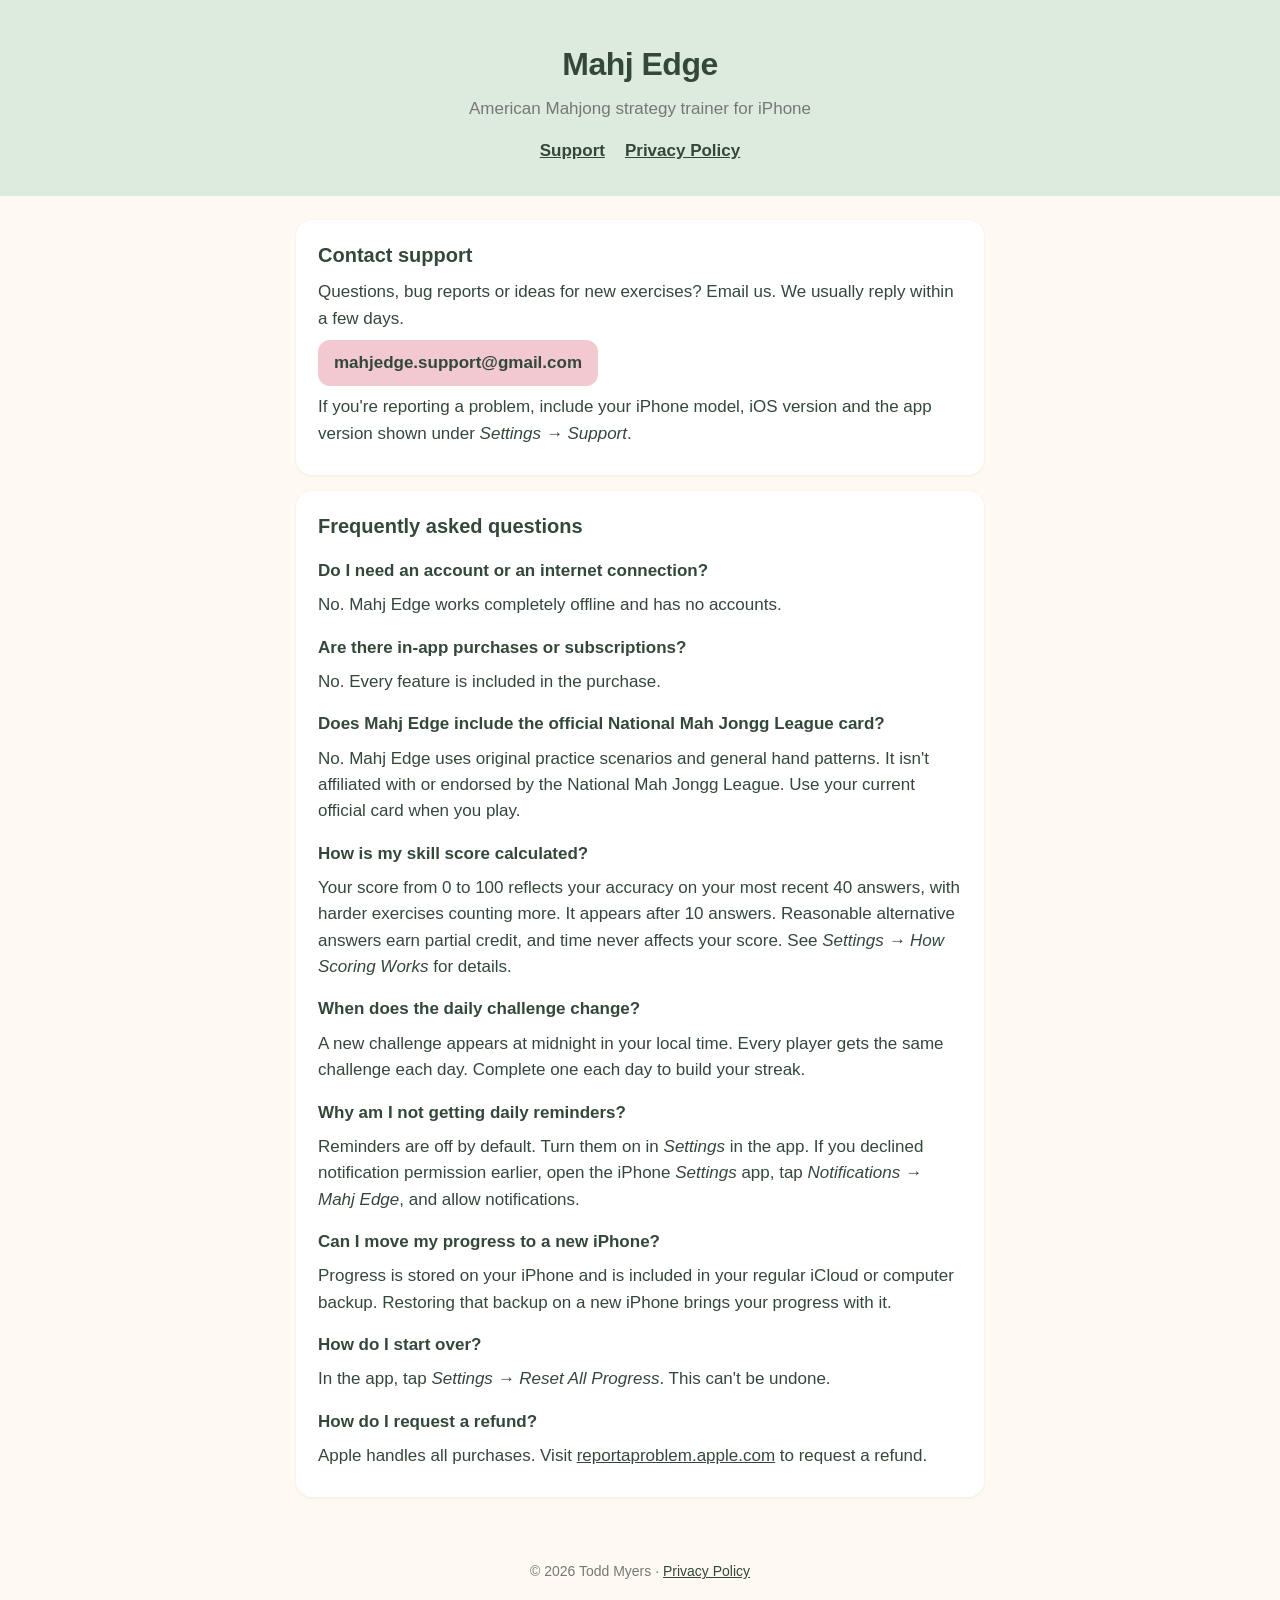
==== index.html @ a04d2c91 "Add Mahj Edge support and privacy policy pages Co-Authored-By: Claude Opus 5.5 <noreply@anthropic.co" ====
<!doctype html>
<html lang="en">
<head>
  <meta charset="utf-8">
  <meta name="viewport" content="width=device-width, initial-scale=1">
  <title>Mahj Edge Support</title>
  <meta name="description" content="Support for Mahj Edge, the American Mahjong strategy trainer for iPhone.">
  <link rel="stylesheet" href="style.css">
</head>
<body>
  <header>
    <h1>Mahj Edge</h1>
    <p>American Mahjong strategy trainer for iPhone</p>
    <nav><a href="./">Support</a><a href="privacy/">Privacy Policy</a></nav>
  </header>

  <main>
    <section>
      <h2>Contact support</h2>
      <p>Questions, bug reports or ideas for new exercises? Email us. We usually reply within a few days.</p>
      <p><a class="contact" href="mailto:mahjedge.support@gmail.com?subject=Mahj%20Edge%20Support">mahjedge.support@gmail.com</a></p>
      <p>If you're reporting a problem, include your iPhone model, iOS version and the app version shown under <em>Settings → Support</em>.</p>
    </section>

    <section>
      <h2>Frequently asked questions</h2>

      <h3>Do I need an account or an internet connection?</h3>
      <p>No. Mahj Edge works completely offline and has no accounts.</p>

      <h3>Are there in-app purchases or subscriptions?</h3>
      <p>No. Every feature is included in the purchase.</p>

      <h3>Does Mahj Edge include the official National Mah Jongg League card?</h3>
      <p>No. Mahj Edge uses original practice scenarios and general hand patterns. It isn't affiliated with or endorsed by the National Mah Jongg League. Use your current official card when you play.</p>

      <h3>How is my skill score calculated?</h3>
      <p>Your score from 0 to 100 reflects your accuracy on your most recent 40 answers, with harder exercises counting more. It appears after 10 answers. Reasonable alternative answers earn partial credit, and time never affects your score. See <em>Settings → How Scoring Works</em> for details.</p>

      <h3>When does the daily challenge change?</h3>
      <p>A new challenge appears at midnight in your local time. Every player gets the same challenge each day. Complete one each day to build your streak.</p>

      <h3>Why am I not getting daily reminders?</h3>
      <p>Reminders are off by default. Turn them on in <em>Settings</em> in the app. If you declined notification permission earlier, open the iPhone <em>Settings</em> app, tap <em>Notifications → Mahj Edge</em>, and allow notifications.</p>

      <h3>Can I move my progress to a new iPhone?</h3>
      <p>Progress is stored on your iPhone and is included in your regular iCloud or computer backup. Restoring that backup on a new iPhone brings your progress with it.</p>

      <h3>How do I start over?</h3>
      <p>In the app, tap <em>Settings → Reset All Progress</em>. This can't be undone.</p>

      <h3>How do I request a refund?</h3>
      <p>Apple handles all purchases. Visit <a href="https://reportaproblem.apple.com">reportaproblem.apple.com</a> to request a refund.</p>
    </section>
  </main>

  <footer>© 2026 Todd Myers · <a href="privacy/">Privacy Policy</a></footer>
</body>
</html>
---- style.css ----
:root {
  --sage: #DCEBDD;
  --sage-deep: #B9D4BA;
  --blush: #F2C9D0;
  --cream: #FFF9F1;
  --card: #FFFFFF;
  --ink: #34483A;
  --muted: #777777;
}

* { box-sizing: border-box; }

body {
  margin: 0;
  background: var(--cream);
  color: var(--ink);
  font: 17px/1.55 -apple-system, BlinkMacSystemFont, "SF Pro Text", "Helvetica Neue", Arial, sans-serif;
}

header {
  background: var(--sage);
  padding: 40px 16px 32px;
  text-align: center;
}

header h1 { margin: 0; font-size: 32px; letter-spacing: -0.5px; }
header p { margin: 6px 0 0; color: var(--muted); }

nav { margin-top: 16px; }
nav a { color: var(--ink); margin: 0 10px; font-weight: 600; }

main { max-width: 720px; margin: 0 auto; padding: 24px 16px 48px; }

section {
  background: var(--card);
  border-radius: 16px;
  padding: 20px 22px;
  margin-bottom: 16px;
  box-shadow: 0 1px 3px rgba(52, 72, 58, 0.08);
}

h2 { font-size: 20px; margin: 0 0 8px; }
h3 { font-size: 17px; margin: 16px 0 4px; }
p, ul { margin: 8px 0; }
a { color: var(--ink); }

.contact {
  display: inline-block;
  background: var(--blush);
  padding: 10px 16px;
  border-radius: 12px;
  font-weight: 600;
  text-decoration: none;
  word-break: break-all;
}

footer { text-align: center; color: var(--muted); font-size: 14px; padding: 0 16px 32px; }
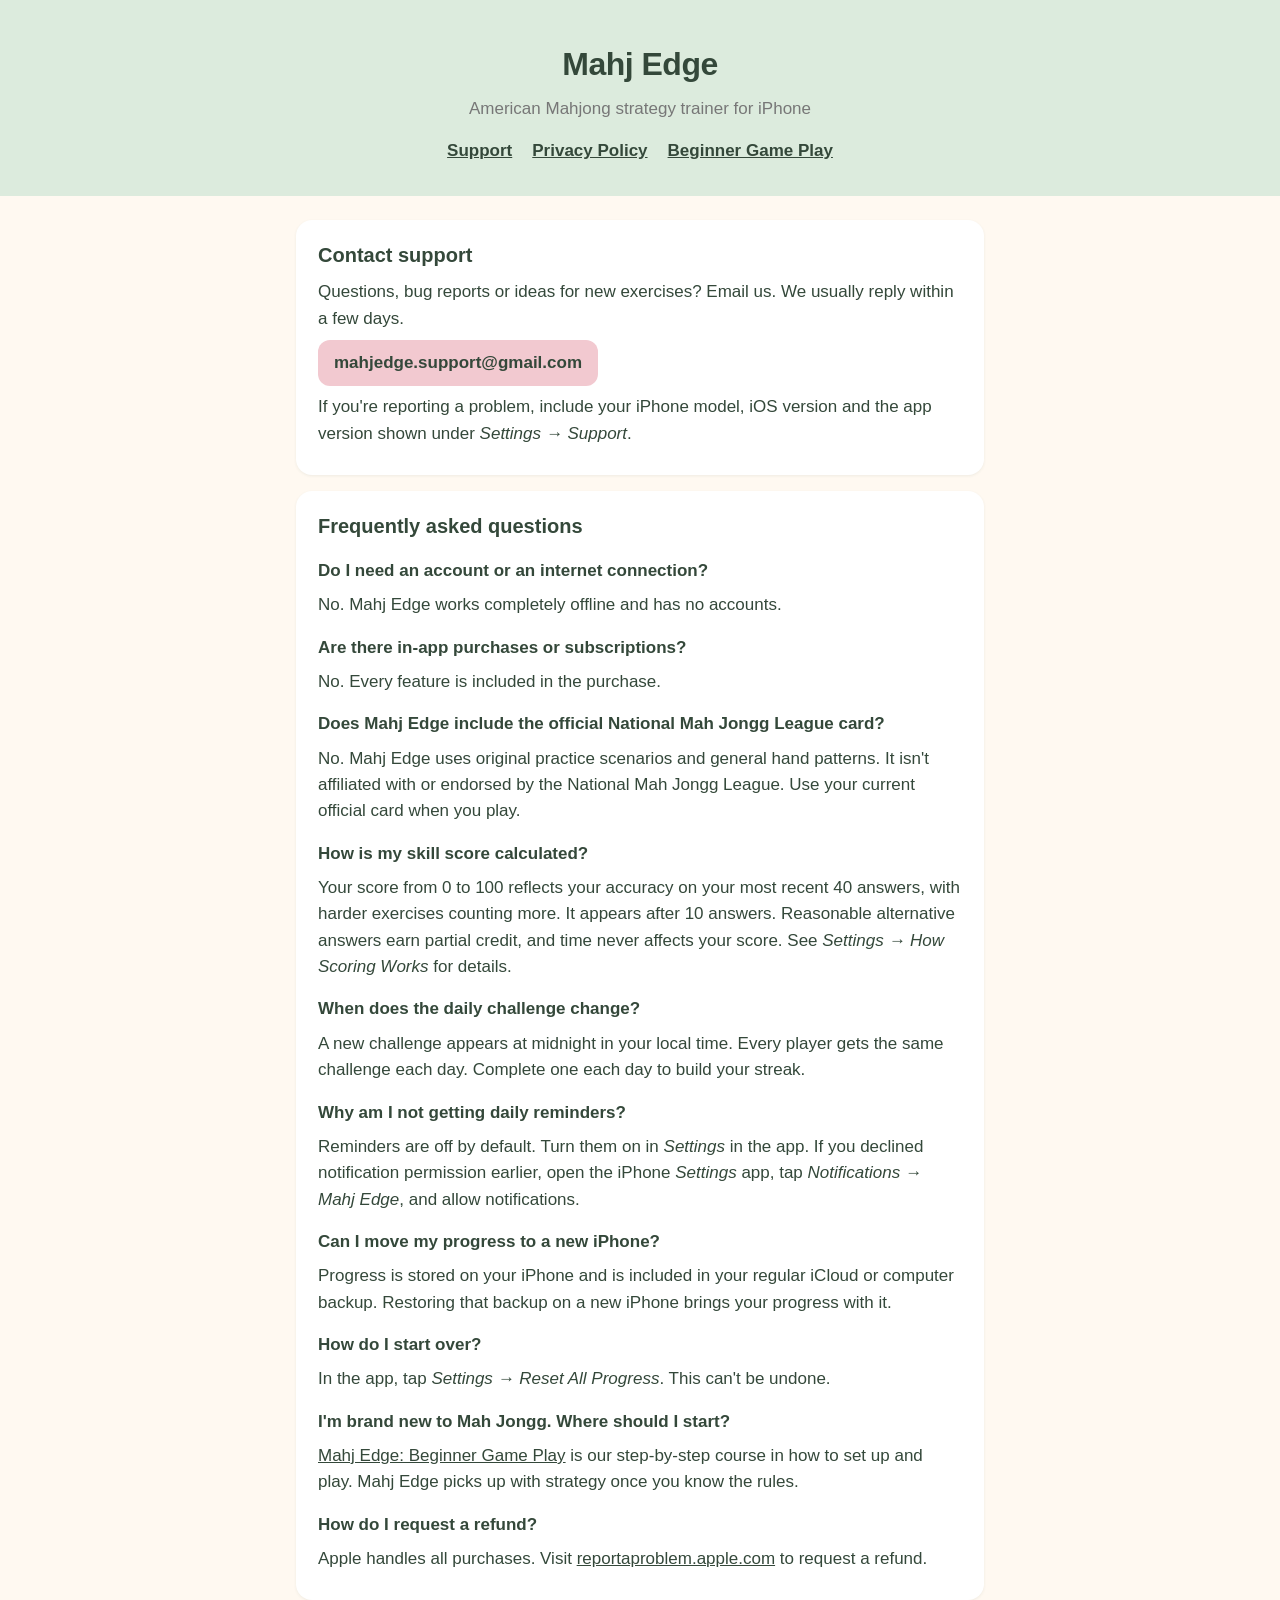
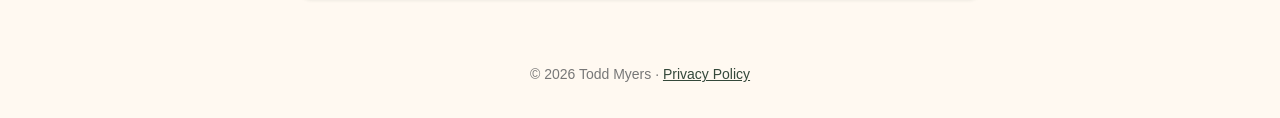
==== commit a7ff46e5: "Add support page for Mahj Edge: Beginner Game Play; cover both apps in privacy policy Co-Authored-By" ====
--- a/index.html
+++ b/index.html
@@ -11,7 +11,7 @@
   <header>
     <h1>Mahj Edge</h1>
     <p>American Mahjong strategy trainer for iPhone</p>
-    <nav><a href="./">Support</a><a href="privacy/">Privacy Policy</a></nav>
+    <nav><a href="./">Support</a><a href="privacy/">Privacy Policy</a><a href="beginner/">Beginner Game Play</a></nav>
   </header>
 
   <main>
@@ -49,6 +49,9 @@
       <h3>How do I start over?</h3>
       <p>In the app, tap <em>Settings → Reset All Progress</em>. This can't be undone.</p>
 
+      <h3>I'm brand new to Mah Jongg. Where should I start?</h3>
+      <p><a href="beginner/">Mahj Edge: Beginner Game Play</a> is our step-by-step course in how to set up and play. Mahj Edge picks up with strategy once you know the rules.</p>
+
       <h3>How do I request a refund?</h3>
       <p>Apple handles all purchases. Visit <a href="https://reportaproblem.apple.com">reportaproblem.apple.com</a> to request a refund.</p>
     </section>
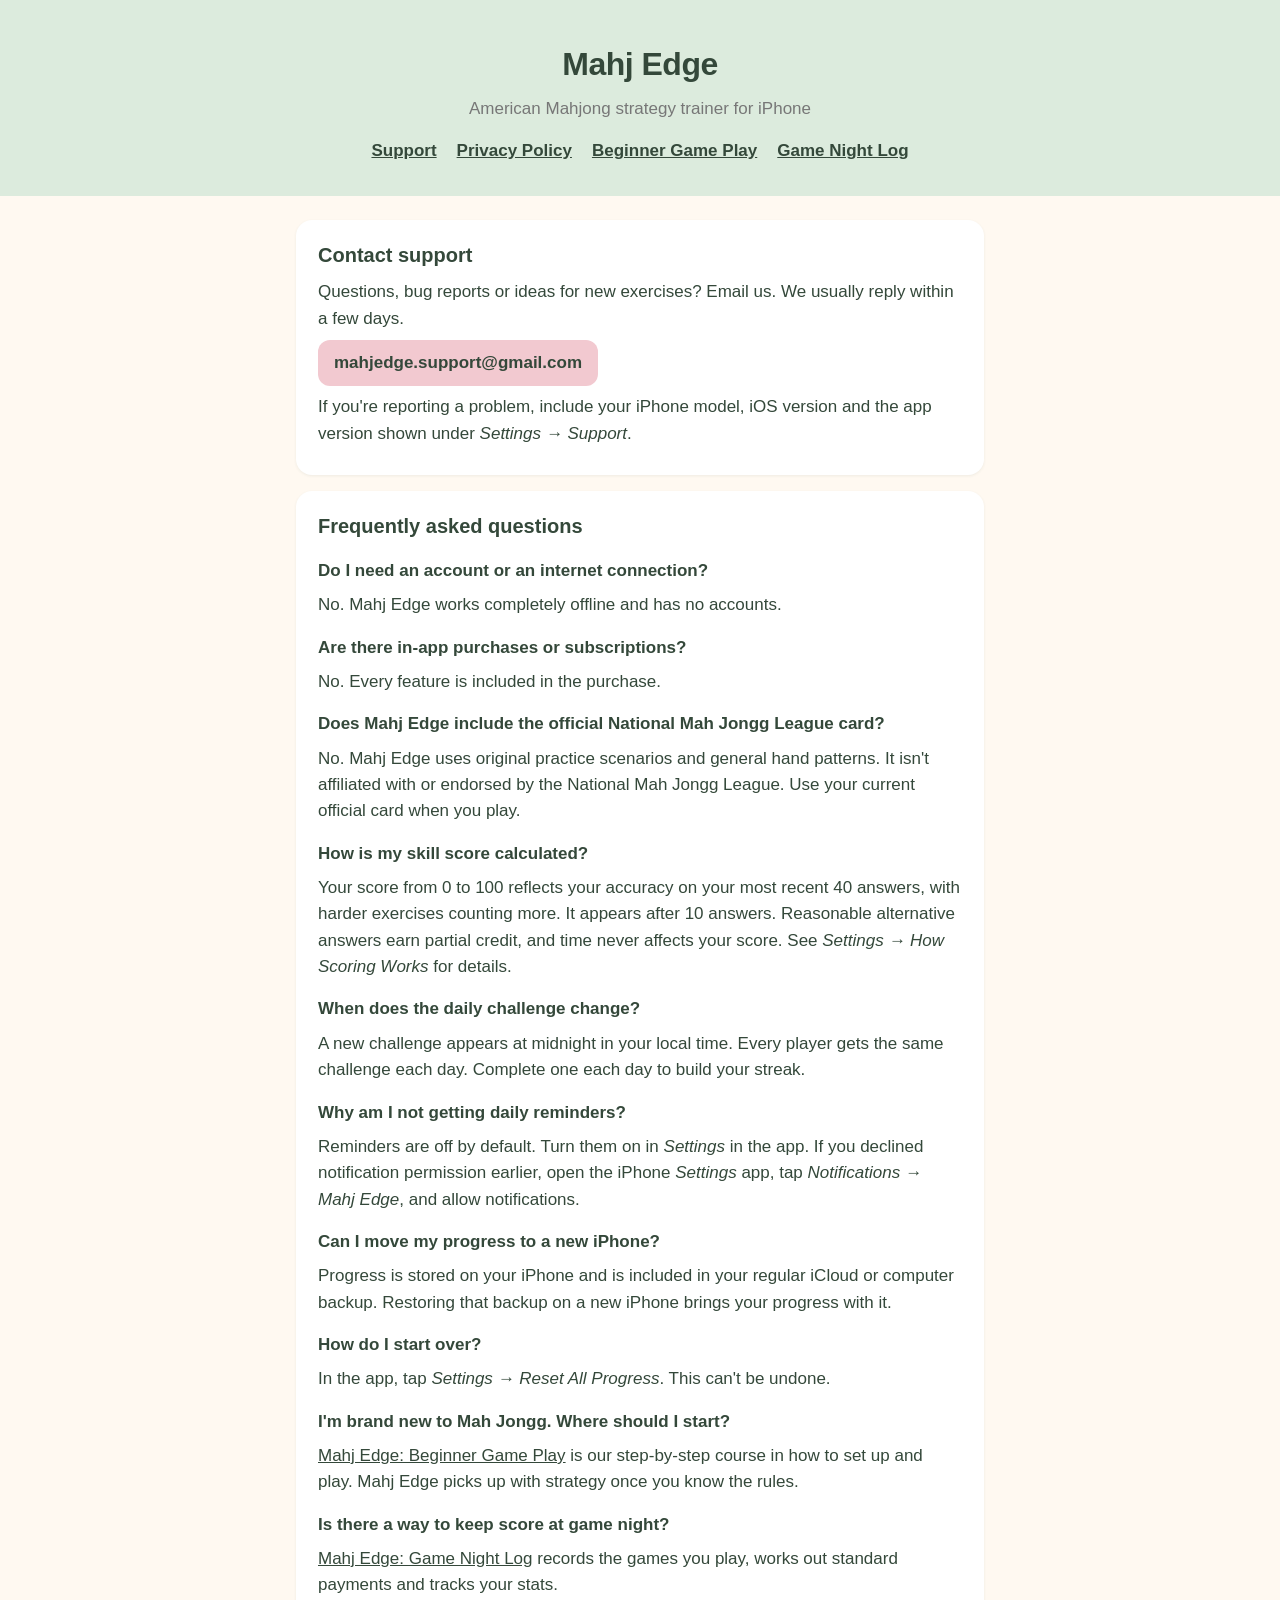
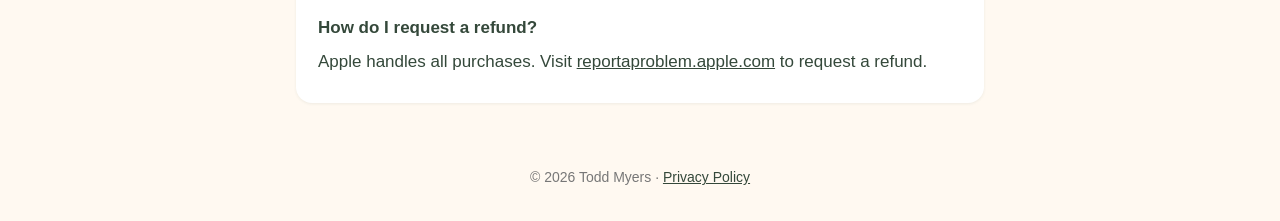
==== commit dc245ffc: "Add Game Night Log support page; privacy policy covers all three apps Co-Authored-By: Claude Opus 5." ====
--- a/index.html
+++ b/index.html
@@ -11,7 +11,7 @@
   <header>
     <h1>Mahj Edge</h1>
     <p>American Mahjong strategy trainer for iPhone</p>
-    <nav><a href="./">Support</a><a href="privacy/">Privacy Policy</a><a href="beginner/">Beginner Game Play</a></nav>
+    <nav><a href="./">Support</a><a href="privacy/">Privacy Policy</a><a href="beginner/">Beginner Game Play</a><a href="gamelog/">Game Night Log</a></nav>
   </header>
 
   <main>
@@ -52,6 +52,9 @@
       <h3>I'm brand new to Mah Jongg. Where should I start?</h3>
       <p><a href="beginner/">Mahj Edge: Beginner Game Play</a> is our step-by-step course in how to set up and play. Mahj Edge picks up with strategy once you know the rules.</p>
 
+      <h3>Is there a way to keep score at game night?</h3>
+      <p><a href="gamelog/">Mahj Edge: Game Night Log</a> records the games you play, works out standard payments and tracks your stats.</p>
+
       <h3>How do I request a refund?</h3>
       <p>Apple handles all purchases. Visit <a href="https://reportaproblem.apple.com">reportaproblem.apple.com</a> to request a refund.</p>
     </section>
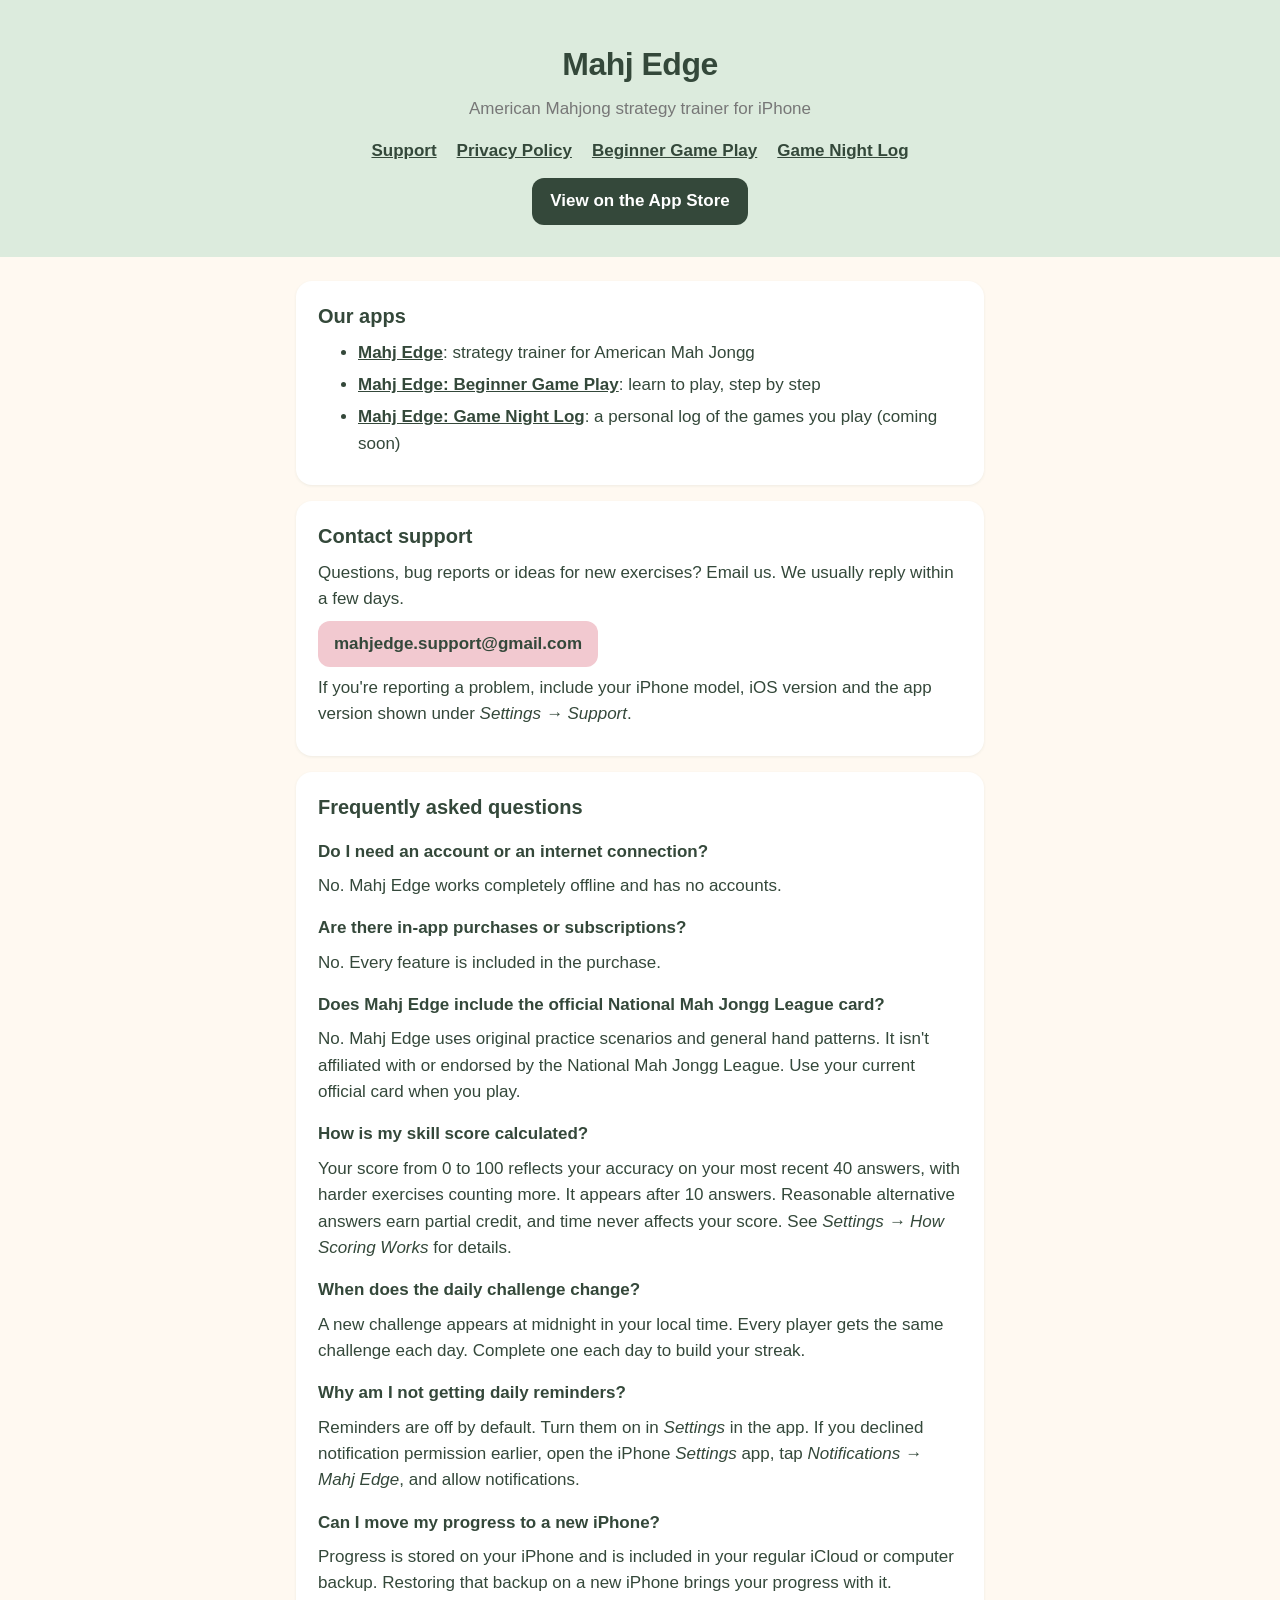
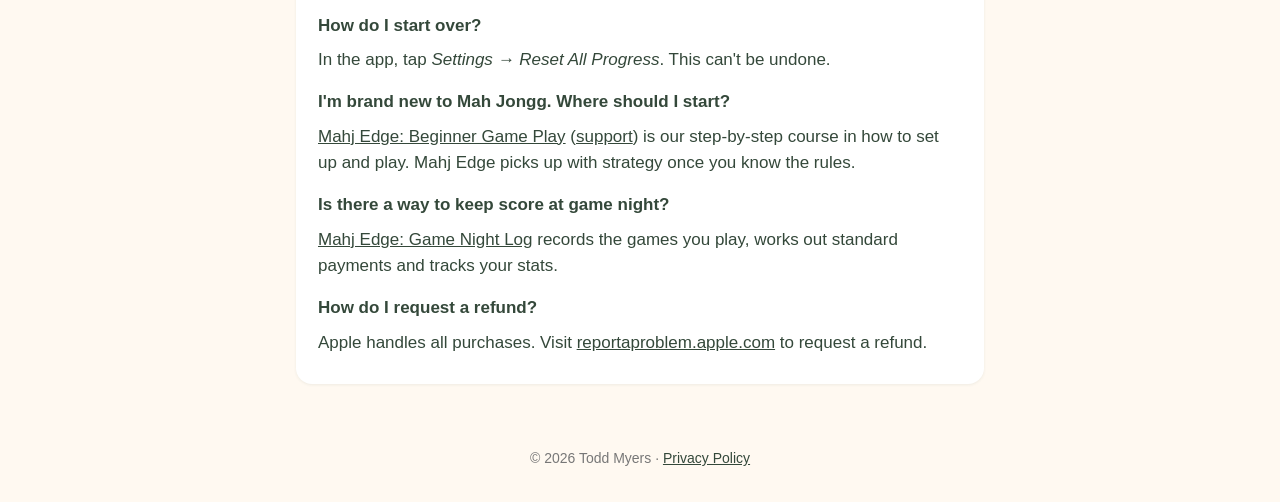
==== commit a8c3dea2: "Add App Store links for Mahj Edge and Beginner Game Play Co-Authored-By: Claude Opus 5.5 <noreply@an" ====
--- a/index.html
+++ b/index.html
@@ -12,9 +12,19 @@
     <h1>Mahj Edge</h1>
     <p>American Mahjong strategy trainer for iPhone</p>
     <nav><a href="./">Support</a><a href="privacy/">Privacy Policy</a><a href="beginner/">Beginner Game Play</a><a href="gamelog/">Game Night Log</a></nav>
+    <a class="store" href="https://apps.apple.com/us/app/mahj-edge/id6830369084">View on the App Store</a>
   </header>
 
   <main>
+    <section>
+      <h2>Our apps</h2>
+      <ul class="apps">
+        <li><a href="https://apps.apple.com/us/app/mahj-edge/id6830369084"><strong>Mahj Edge</strong></a>: strategy trainer for American Mah Jongg</li>
+        <li><a href="https://apps.apple.com/us/app/mahj-edge-beginner-game-play/id6832026613"><strong>Mahj Edge: Beginner Game Play</strong></a>: learn to play, step by step</li>
+        <li><a href="gamelog/"><strong>Mahj Edge: Game Night Log</strong></a>: a personal log of the games you play (coming soon)</li>
+      </ul>
+    </section>
+
     <section>
       <h2>Contact support</h2>
       <p>Questions, bug reports or ideas for new exercises? Email us. We usually reply within a few days.</p>
@@ -50,7 +60,7 @@
       <p>In the app, tap <em>Settings → Reset All Progress</em>. This can't be undone.</p>
 
       <h3>I'm brand new to Mah Jongg. Where should I start?</h3>
-      <p><a href="beginner/">Mahj Edge: Beginner Game Play</a> is our step-by-step course in how to set up and play. Mahj Edge picks up with strategy once you know the rules.</p>
+      <p><a href="https://apps.apple.com/us/app/mahj-edge-beginner-game-play/id6832026613">Mahj Edge: Beginner Game Play</a> (<a href="beginner/">support</a>) is our step-by-step course in how to set up and play. Mahj Edge picks up with strategy once you know the rules.</p>
 
       <h3>Is there a way to keep score at game night?</h3>
       <p><a href="gamelog/">Mahj Edge: Game Night Log</a> records the games you play, works out standard payments and tracks your stats.</p>
--- a/style.css
+++ b/style.css
@@ -54,4 +54,19 @@
   word-break: break-all;
 }
 
+.store {
+  display: inline-block;
+  margin-top: 14px;
+  background: var(--ink);
+  color: #fff;
+  padding: 10px 18px;
+  border-radius: 12px;
+  font-weight: 600;
+  text-decoration: none;
+}
+
+.soon { margin-top: 14px; font-weight: 600; }
+
+.apps li { margin: 6px 0; }
+
 footer { text-align: center; color: var(--muted); font-size: 14px; padding: 0 16px 32px; }
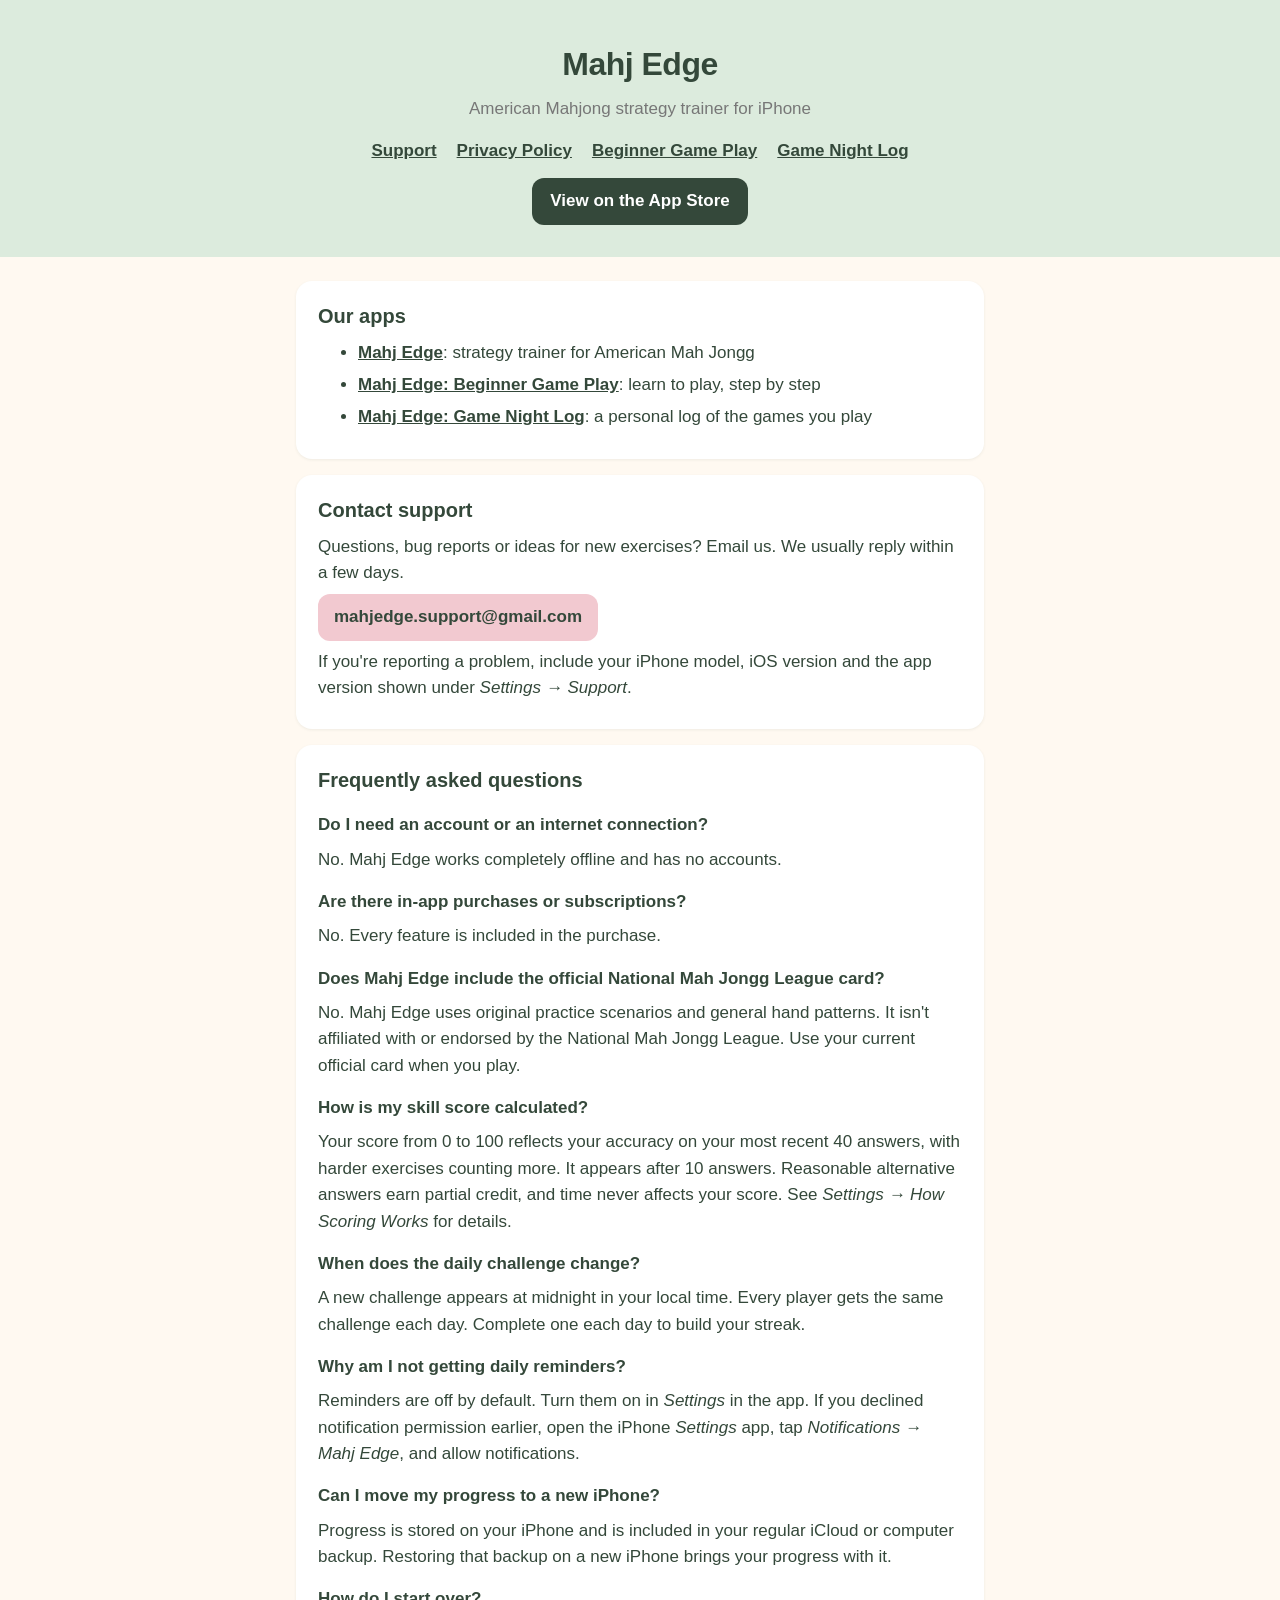
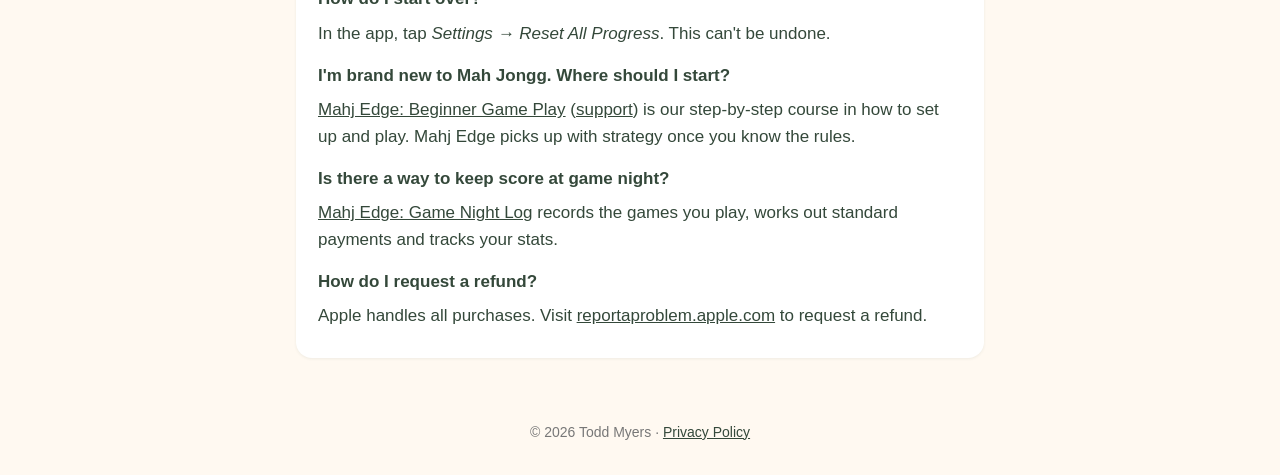
==== commit a6d76cfa: "Add App Store link for Mahj Edge: Game Night Log Co-Authored-By: Claude Opus 5.5 <noreply@anthropic." ====
--- a/index.html
+++ b/index.html
@@ -21,7 +21,7 @@
       <ul class="apps">
         <li><a href="https://apps.apple.com/us/app/mahj-edge/id6830369084"><strong>Mahj Edge</strong></a>: strategy trainer for American Mah Jongg</li>
         <li><a href="https://apps.apple.com/us/app/mahj-edge-beginner-game-play/id6832026613"><strong>Mahj Edge: Beginner Game Play</strong></a>: learn to play, step by step</li>
-        <li><a href="gamelog/"><strong>Mahj Edge: Game Night Log</strong></a>: a personal log of the games you play (coming soon)</li>
+        <li><a href="https://apps.apple.com/us/app/mahj-edge-game-night-log/id6832359823"><strong>Mahj Edge: Game Night Log</strong></a>: a personal log of the games you play</li>
       </ul>
     </section>
 
--- a/style.css
+++ b/style.css
@@ -65,7 +65,6 @@
   text-decoration: none;
 }
 
-.soon { margin-top: 14px; font-weight: 600; }
 
 .apps li { margin: 6px 0; }
 
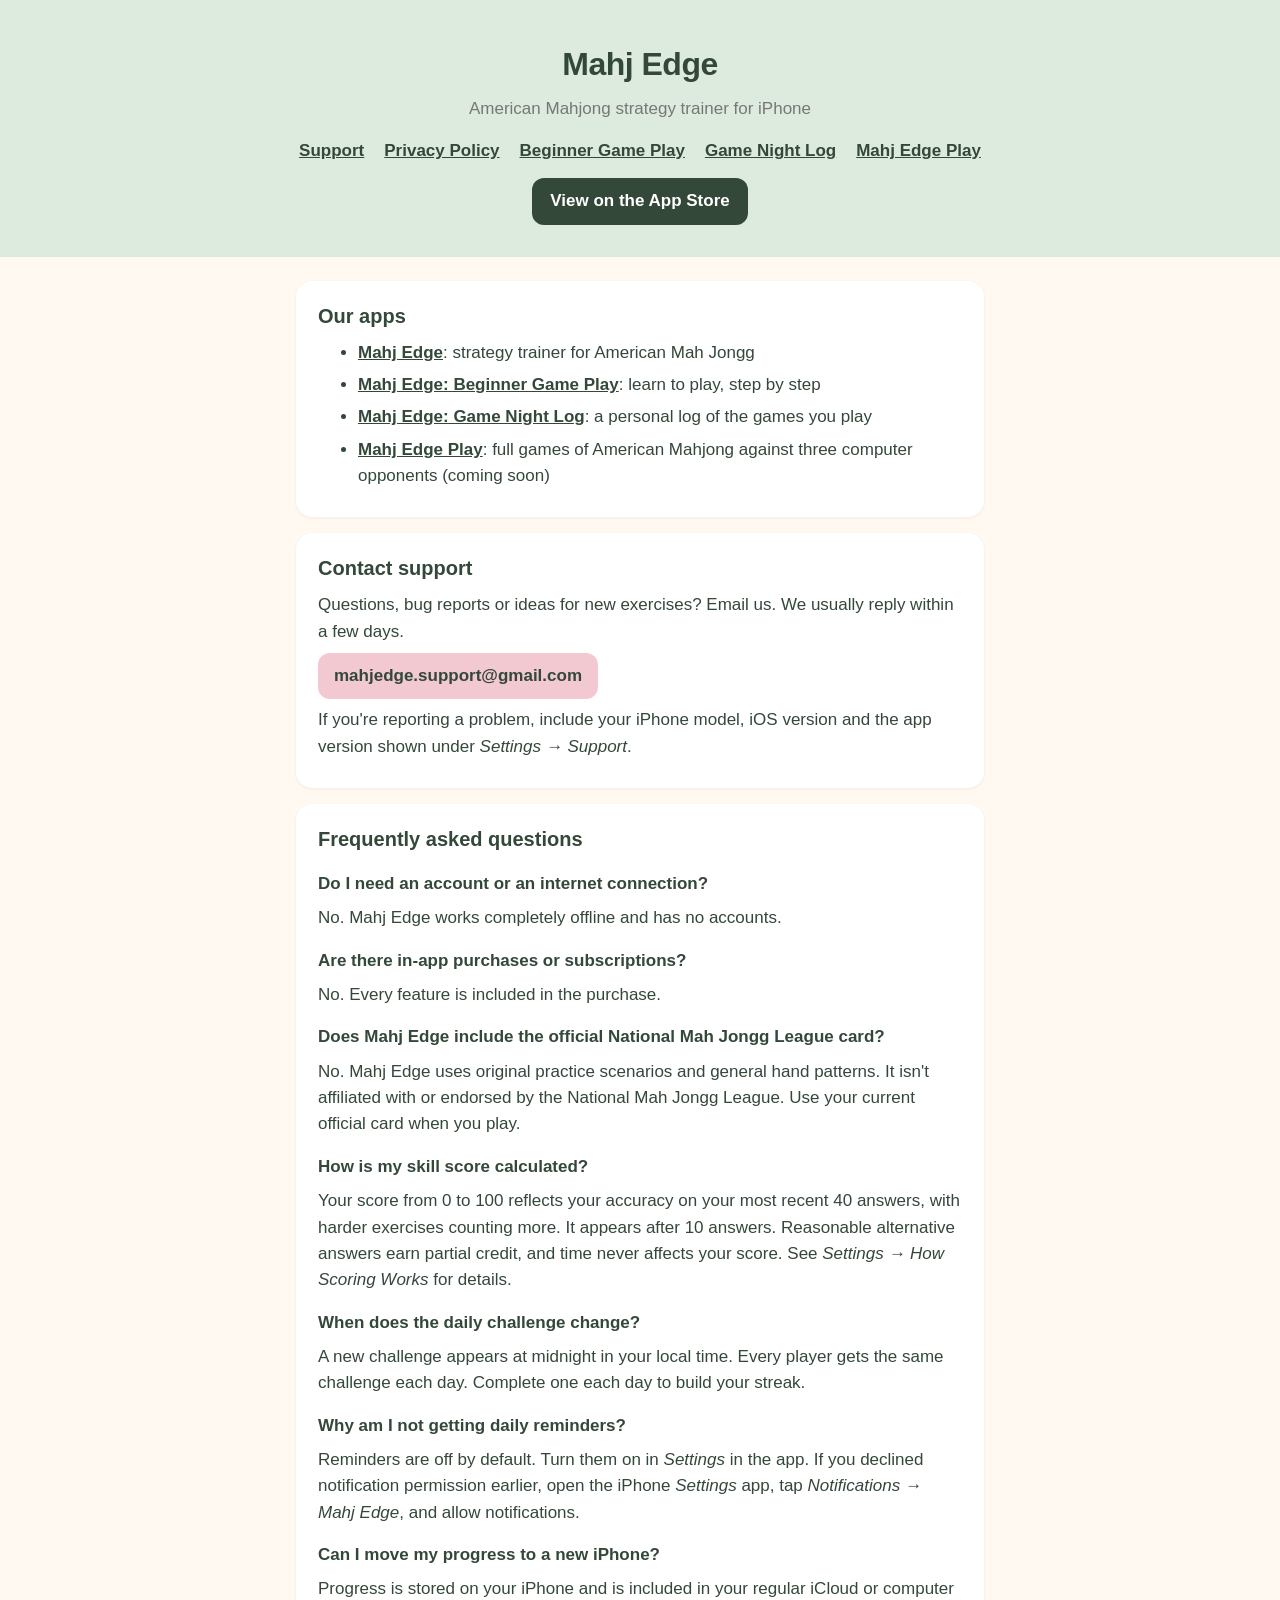
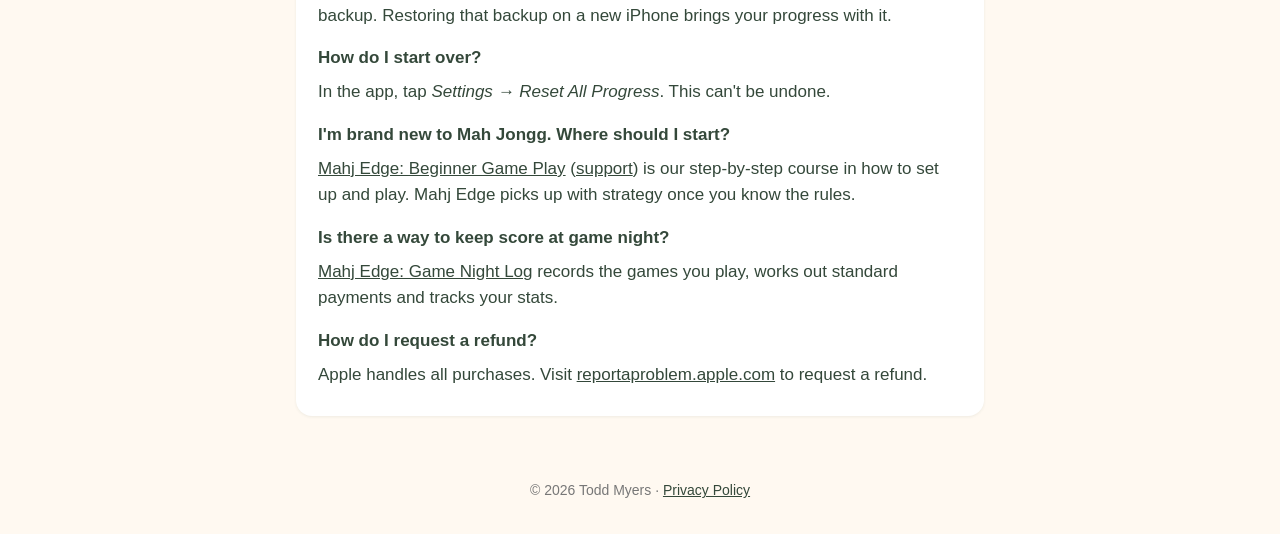
==== commit 372c2296: "Add Mahj Edge Play support page; privacy policy covers all four apps Co-Authored-By: Claude Opus 5.5" ====
--- a/index.html
+++ b/index.html
@@ -11,7 +11,7 @@
   <header>
     <h1>Mahj Edge</h1>
     <p>American Mahjong strategy trainer for iPhone</p>
-    <nav><a href="./">Support</a><a href="privacy/">Privacy Policy</a><a href="beginner/">Beginner Game Play</a><a href="gamelog/">Game Night Log</a></nav>
+    <nav><a href="./">Support</a><a href="privacy/">Privacy Policy</a><a href="beginner/">Beginner Game Play</a><a href="gamelog/">Game Night Log</a><a href="play/">Mahj Edge Play</a></nav>
     <a class="store" href="https://apps.apple.com/us/app/mahj-edge/id6830369084">View on the App Store</a>
   </header>
 
@@ -22,6 +22,7 @@
         <li><a href="https://apps.apple.com/us/app/mahj-edge/id6830369084"><strong>Mahj Edge</strong></a>: strategy trainer for American Mah Jongg</li>
         <li><a href="https://apps.apple.com/us/app/mahj-edge-beginner-game-play/id6832026613"><strong>Mahj Edge: Beginner Game Play</strong></a>: learn to play, step by step</li>
         <li><a href="https://apps.apple.com/us/app/mahj-edge-game-night-log/id6832359823"><strong>Mahj Edge: Game Night Log</strong></a>: a personal log of the games you play</li>
+        <li><a href="play/"><strong>Mahj Edge Play</strong></a>: full games of American Mahjong against three computer opponents (coming soon)</li>
       </ul>
     </section>
 
